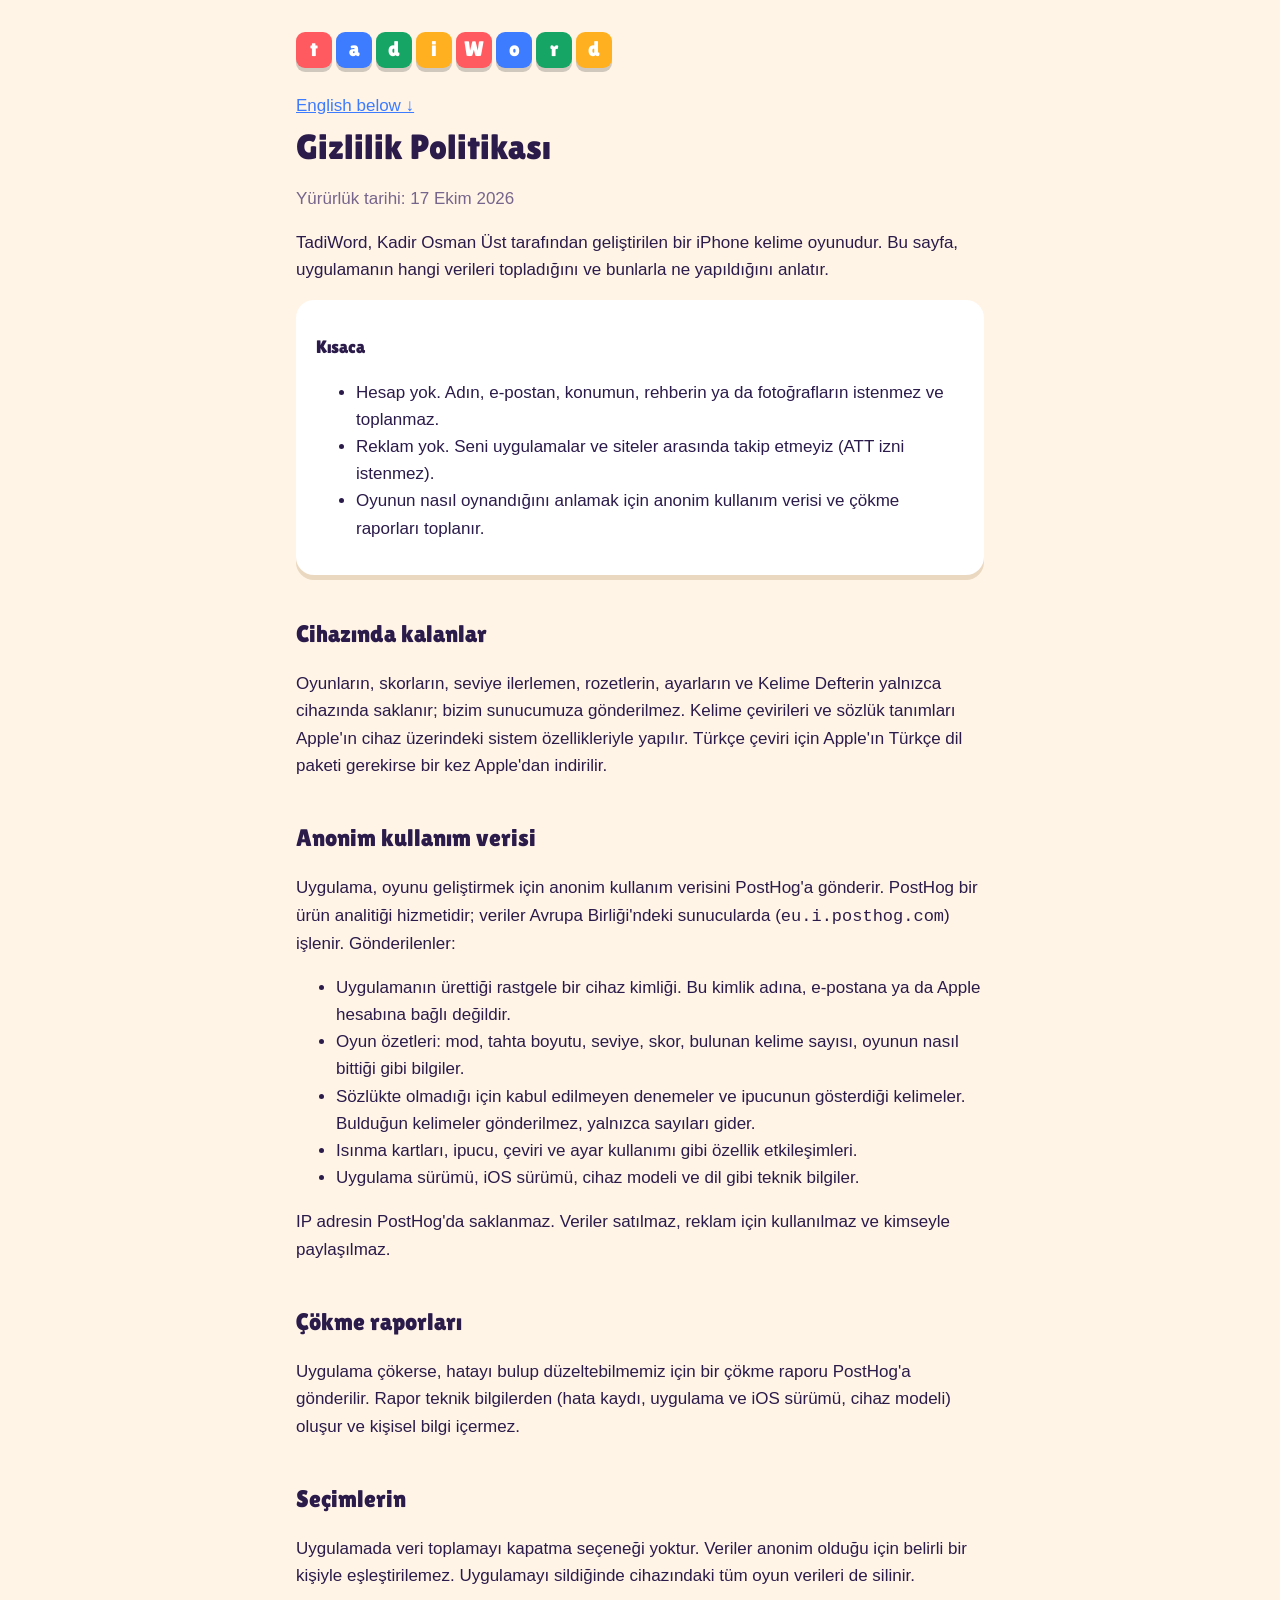
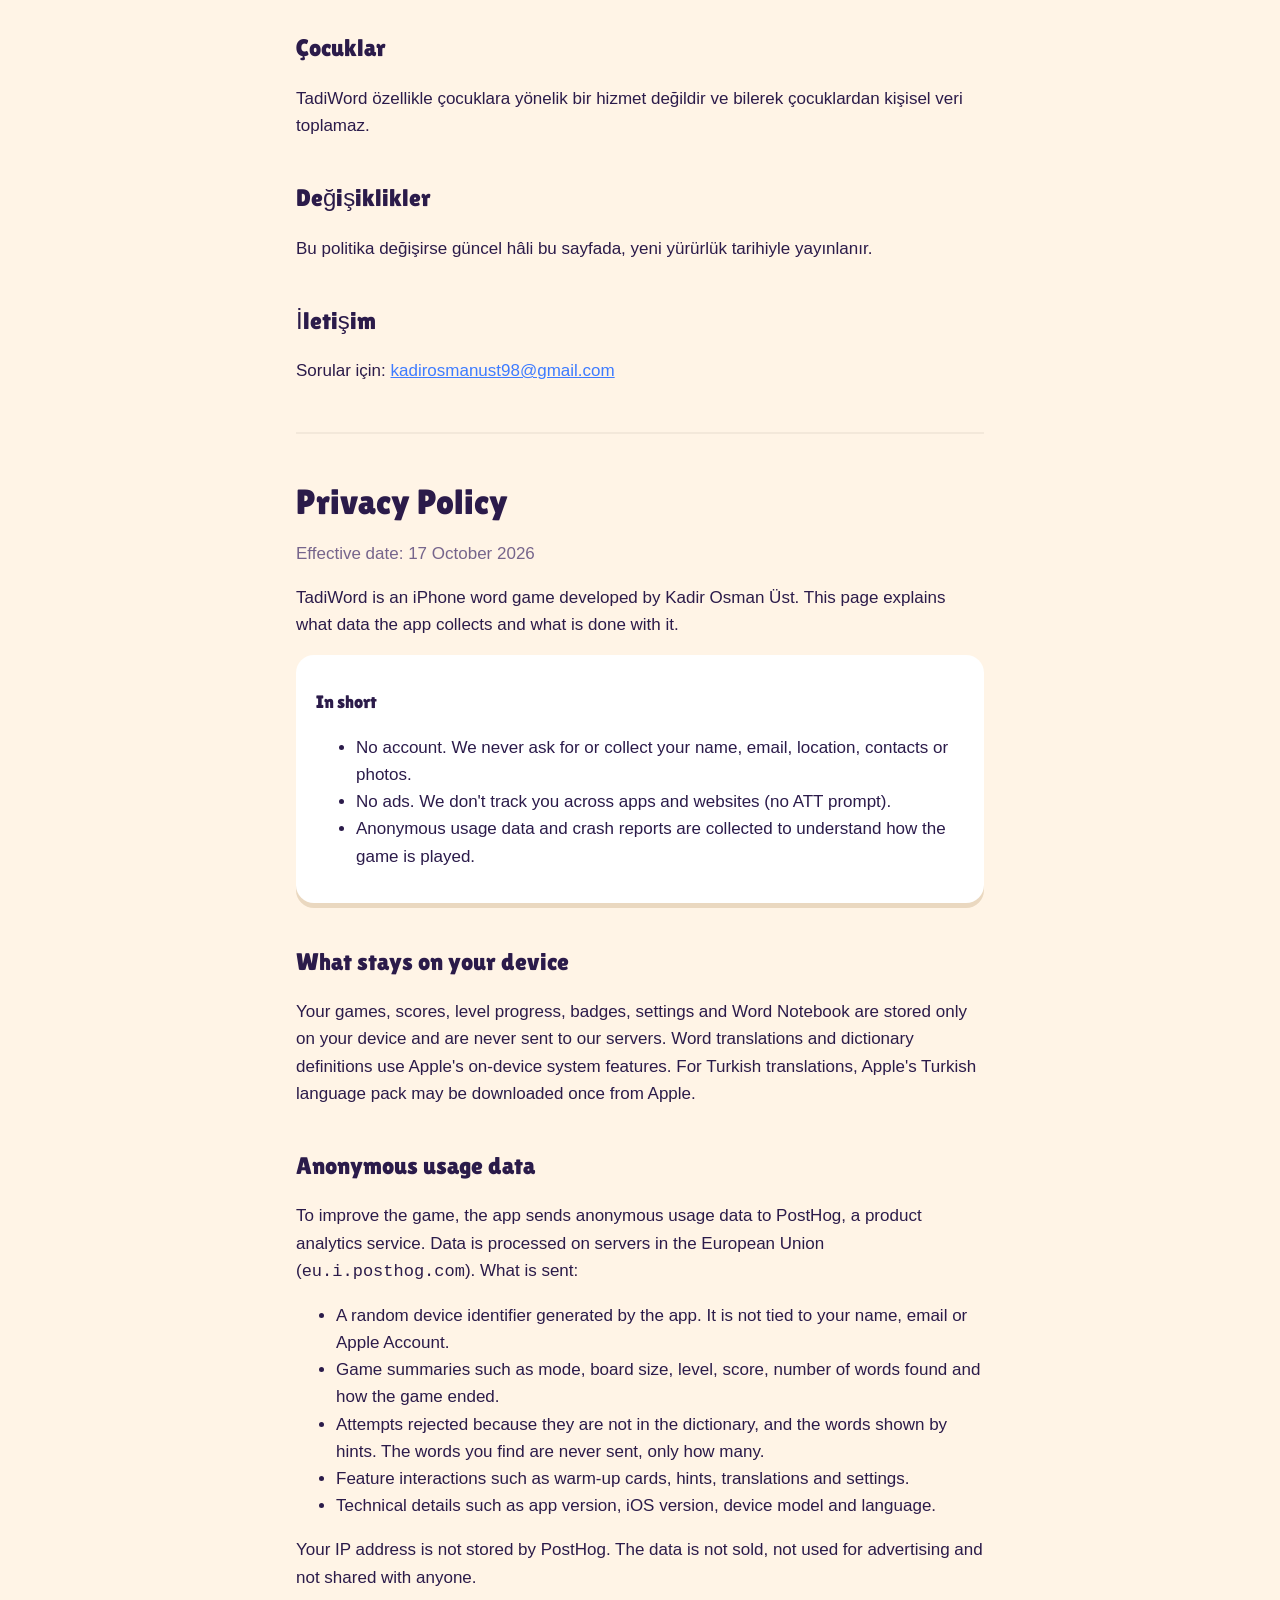
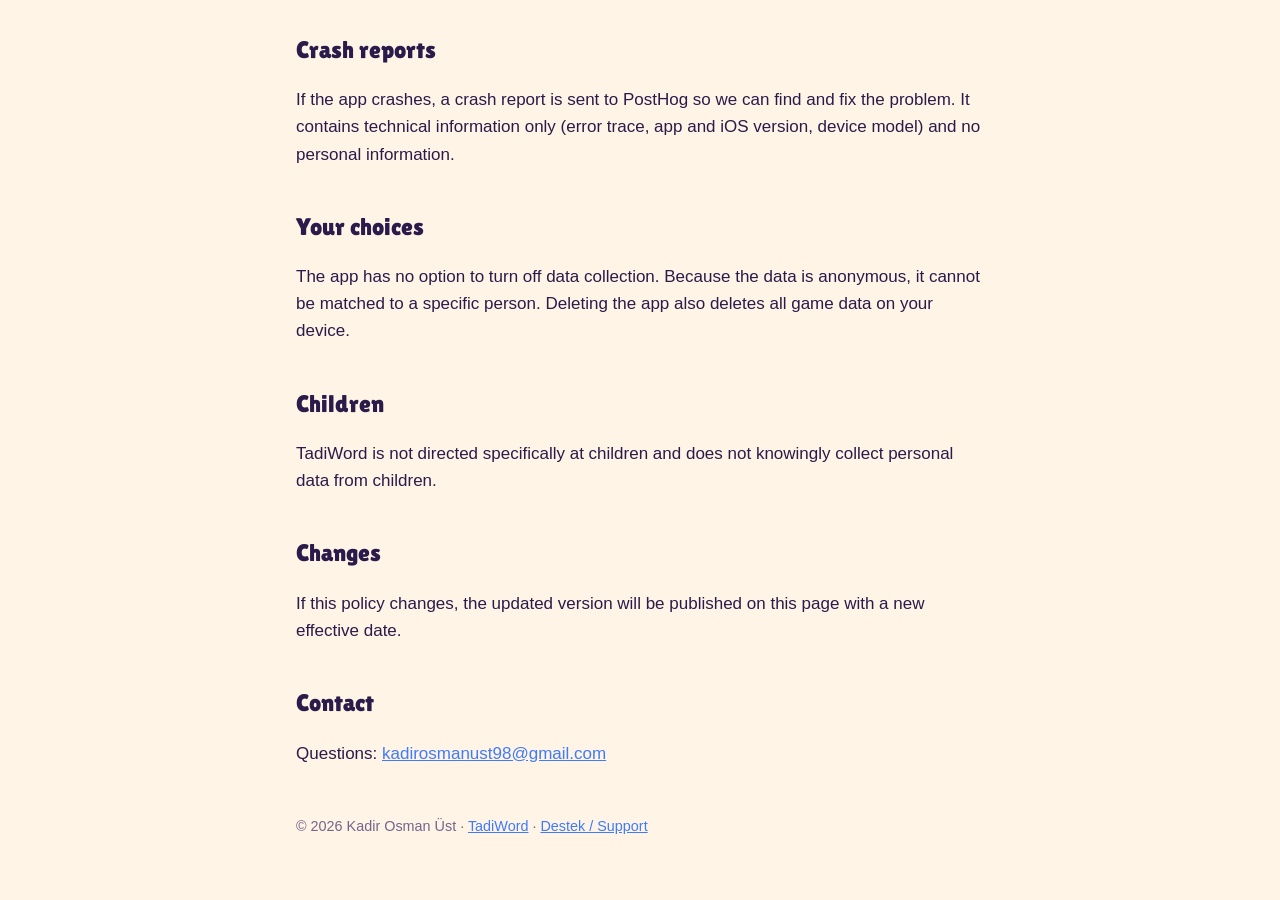
==== privacy/index.html @ 7972ef8e "Privacy and support pages" ====
<!doctype html>
<html lang="tr">
<head>
  <meta charset="utf-8">
  <meta name="viewport" content="width=device-width, initial-scale=1">
  <title>Gizlilik Politikası · TadiWord</title>
  <link rel="stylesheet" href="../assets/style.css">
</head>
<body>
<main>
  <a class="brand" href="../" aria-label="TadiWord"><span>t</span><span>a</span><span>d</span><span>i</span><span>W</span><span>o</span><span>r</span><span>d</span></a>
  <p class="lang-switch"><a href="#en">English below ↓</a></p>

  <h1>Gizlilik Politikası</h1>
  <p class="sub">Yürürlük tarihi: 17 Ekim 2026</p>

  <p>TadiWord, Kadir Osman Üst tarafından geliştirilen bir iPhone kelime oyunudur. Bu sayfa, uygulamanın hangi verileri topladığını ve bunlarla ne yapıldığını anlatır.</p>

  <div class="card">
    <h3>Kısaca</h3>
    <ul>
      <li>Hesap yok. Adın, e-postan, konumun, rehberin ya da fotoğrafların istenmez ve toplanmaz.</li>
      <li>Reklam yok. Seni uygulamalar ve siteler arasında takip etmeyiz (ATT izni istenmez).</li>
      <li>Oyunun nasıl oynandığını anlamak için anonim kullanım verisi ve çökme raporları toplanır.</li>
    </ul>
  </div>

  <h2>Cihazında kalanlar</h2>
  <p>Oyunların, skorların, seviye ilerlemen, rozetlerin, ayarların ve Kelime Defterin yalnızca cihazında saklanır; bizim sunucumuza gönderilmez. Kelime çevirileri ve sözlük tanımları Apple'ın cihaz üzerindeki sistem özellikleriyle yapılır. Türkçe çeviri için Apple'ın Türkçe dil paketi gerekirse bir kez Apple'dan indirilir.</p>

  <h2>Anonim kullanım verisi</h2>
  <p>Uygulama, oyunu geliştirmek için anonim kullanım verisini PostHog'a gönderir. PostHog bir ürün analitiği hizmetidir; veriler Avrupa Birliği'ndeki sunucularda (<code>eu.i.posthog.com</code>) işlenir. Gönderilenler:</p>
  <ul>
    <li>Uygulamanın ürettiği rastgele bir cihaz kimliği. Bu kimlik adına, e-postana ya da Apple hesabına bağlı değildir.</li>
    <li>Oyun özetleri: mod, tahta boyutu, seviye, skor, bulunan kelime sayısı, oyunun nasıl bittiği gibi bilgiler.</li>
    <li>Sözlükte olmadığı için kabul edilmeyen denemeler ve ipucunun gösterdiği kelimeler. Bulduğun kelimeler gönderilmez, yalnızca sayıları gider.</li>
    <li>Isınma kartları, ipucu, çeviri ve ayar kullanımı gibi özellik etkileşimleri.</li>
    <li>Uygulama sürümü, iOS sürümü, cihaz modeli ve dil gibi teknik bilgiler.</li>
  </ul>
  <p>IP adresin PostHog'da saklanmaz. Veriler satılmaz, reklam için kullanılmaz ve kimseyle paylaşılmaz.</p>

  <h2>Çökme raporları</h2>
  <p>Uygulama çökerse, hatayı bulup düzeltebilmemiz için bir çökme raporu PostHog'a gönderilir. Rapor teknik bilgilerden (hata kaydı, uygulama ve iOS sürümü, cihaz modeli) oluşur ve kişisel bilgi içermez.</p>

  <h2>Seçimlerin</h2>
  <p>Uygulamada veri toplamayı kapatma seçeneği yoktur. Veriler anonim olduğu için belirli bir kişiyle eşleştirilemez. Uygulamayı sildiğinde cihazındaki tüm oyun verileri de silinir.</p>

  <h2>Çocuklar</h2>
  <p>TadiWord özellikle çocuklara yönelik bir hizmet değildir ve bilerek çocuklardan kişisel veri toplamaz.</p>

  <h2>Değişiklikler</h2>
  <p>Bu politika değişirse güncel hâli bu sayfada, yeni yürürlük tarihiyle yayınlanır.</p>

  <h2>İletişim</h2>
  <p>Sorular için: <a href="mailto:kadirosmanust98@gmail.com">kadirosmanust98@gmail.com</a></p>

  <hr>

  <section id="en" lang="en">
    <h1>Privacy Policy</h1>
    <p class="sub">Effective date: 17 October 2026</p>

    <p>TadiWord is an iPhone word game developed by Kadir Osman Üst. This page explains what data the app collects and what is done with it.</p>

    <div class="card">
      <h3>In short</h3>
      <ul>
        <li>No account. We never ask for or collect your name, email, location, contacts or photos.</li>
        <li>No ads. We don't track you across apps and websites (no ATT prompt).</li>
        <li>Anonymous usage data and crash reports are collected to understand how the game is played.</li>
      </ul>
    </div>

    <h2>What stays on your device</h2>
    <p>Your games, scores, level progress, badges, settings and Word Notebook are stored only on your device and are never sent to our servers. Word translations and dictionary definitions use Apple's on-device system features. For Turkish translations, Apple's Turkish language pack may be downloaded once from Apple.</p>

    <h2>Anonymous usage data</h2>
    <p>To improve the game, the app sends anonymous usage data to PostHog, a product analytics service. Data is processed on servers in the European Union (<code>eu.i.posthog.com</code>). What is sent:</p>
    <ul>
      <li>A random device identifier generated by the app. It is not tied to your name, email or Apple Account.</li>
      <li>Game summaries such as mode, board size, level, score, number of words found and how the game ended.</li>
      <li>Attempts rejected because they are not in the dictionary, and the words shown by hints. The words you find are never sent, only how many.</li>
      <li>Feature interactions such as warm-up cards, hints, translations and settings.</li>
      <li>Technical details such as app version, iOS version, device model and language.</li>
    </ul>
    <p>Your IP address is not stored by PostHog. The data is not sold, not used for advertising and not shared with anyone.</p>

    <h2>Crash reports</h2>
    <p>If the app crashes, a crash report is sent to PostHog so we can find and fix the problem. It contains technical information only (error trace, app and iOS version, device model) and no personal information.</p>

    <h2>Your choices</h2>
    <p>The app has no option to turn off data collection. Because the data is anonymous, it cannot be matched to a specific person. Deleting the app also deletes all game data on your device.</p>

    <h2>Children</h2>
    <p>TadiWord is not directed specifically at children and does not knowingly collect personal data from children.</p>

    <h2>Changes</h2>
    <p>If this policy changes, the updated version will be published on this page with a new effective date.</p>

    <h2>Contact</h2>
    <p>Questions: <a href="mailto:kadirosmanust98@gmail.com">kadirosmanust98@gmail.com</a></p>
  </section>

  <footer>© 2026 Kadir Osman Üst · <a href="../">TadiWord</a> · <a href="../support/">Destek / Support</a></footer>
</main>
</body>
</html>
---- assets/style.css ----
@font-face {
  font-family: "Lilita One";
  src: url("LilitaOne-Regular.ttf") format("truetype");
  font-display: swap;
}

:root {
  --bg: #FFF4E6;
  --ink: #2B1B4A;
  --sub: #76658C;
  --card: #FFFFFF;
  --card-edge: #EAD8C0;
  --coral: #FF5A5F;
  --blue: #3D7BFF;
  --green: #17A566;
  --gold: #FFB020;
}

* { box-sizing: border-box; }

body {
  margin: 0;
  background: var(--bg);
  color: var(--ink);
  font: 17px/1.6 -apple-system, BlinkMacSystemFont, "Segoe UI", Roboto, sans-serif;
}

main {
  max-width: 720px;
  margin: 0 auto;
  padding: 32px 16px 64px;
}

h1, h2, h3, .brand { font-family: "Lilita One", -apple-system, sans-serif; font-weight: 400; }
h1 { font-size: 2.2rem; line-height: 1.15; margin: 0 0 8px; }
h2 { font-size: 1.5rem; margin: 40px 0 8px; }
h3 { font-size: 1.15rem; margin: 24px 0 4px; }
p, li { color: var(--ink); }
.sub { color: var(--sub); }
a { color: var(--blue); }

.brand {
  display: inline-flex;
  gap: 4px;
  margin-bottom: 24px;
  text-decoration: none;
}
.brand span {
  display: inline-grid;
  place-items: center;
  width: 36px;
  height: 36px;
  border-radius: 9px;
  color: #fff;
  font-size: 1.3rem;
  box-shadow: 0 4px 0 rgba(0, 0, 0, .18);
}
.brand span:nth-child(4n+1) { background: var(--coral); }
.brand span:nth-child(4n+2) { background: var(--blue); }
.brand span:nth-child(4n+3) { background: var(--green); }
.brand span:nth-child(4n+4) { background: var(--gold); }

.card {
  background: var(--card);
  border-radius: 18px;
  box-shadow: 0 5px 0 var(--card-edge);
  padding: 8px 20px 16px;
  margin: 16px 0;
}

.lang-switch { margin: 0 0 8px; color: var(--sub); }

nav.links { display: flex; flex-wrap: wrap; gap: 12px; margin-top: 24px; }
nav.links a {
  font-family: "Lilita One", sans-serif;
  text-decoration: none;
  color: #fff;
  background: var(--coral);
  padding: 10px 18px;
  border-radius: 14px;
  box-shadow: 0 4px 0 #D23B41;
}
nav.links a:nth-child(2) { background: var(--blue); box-shadow: 0 4px 0 #2457C8; }

footer { margin-top: 48px; color: var(--sub); font-size: .9rem; }
hr { border: 0; border-top: 2px solid #F3E8DA; margin: 48px 0; }
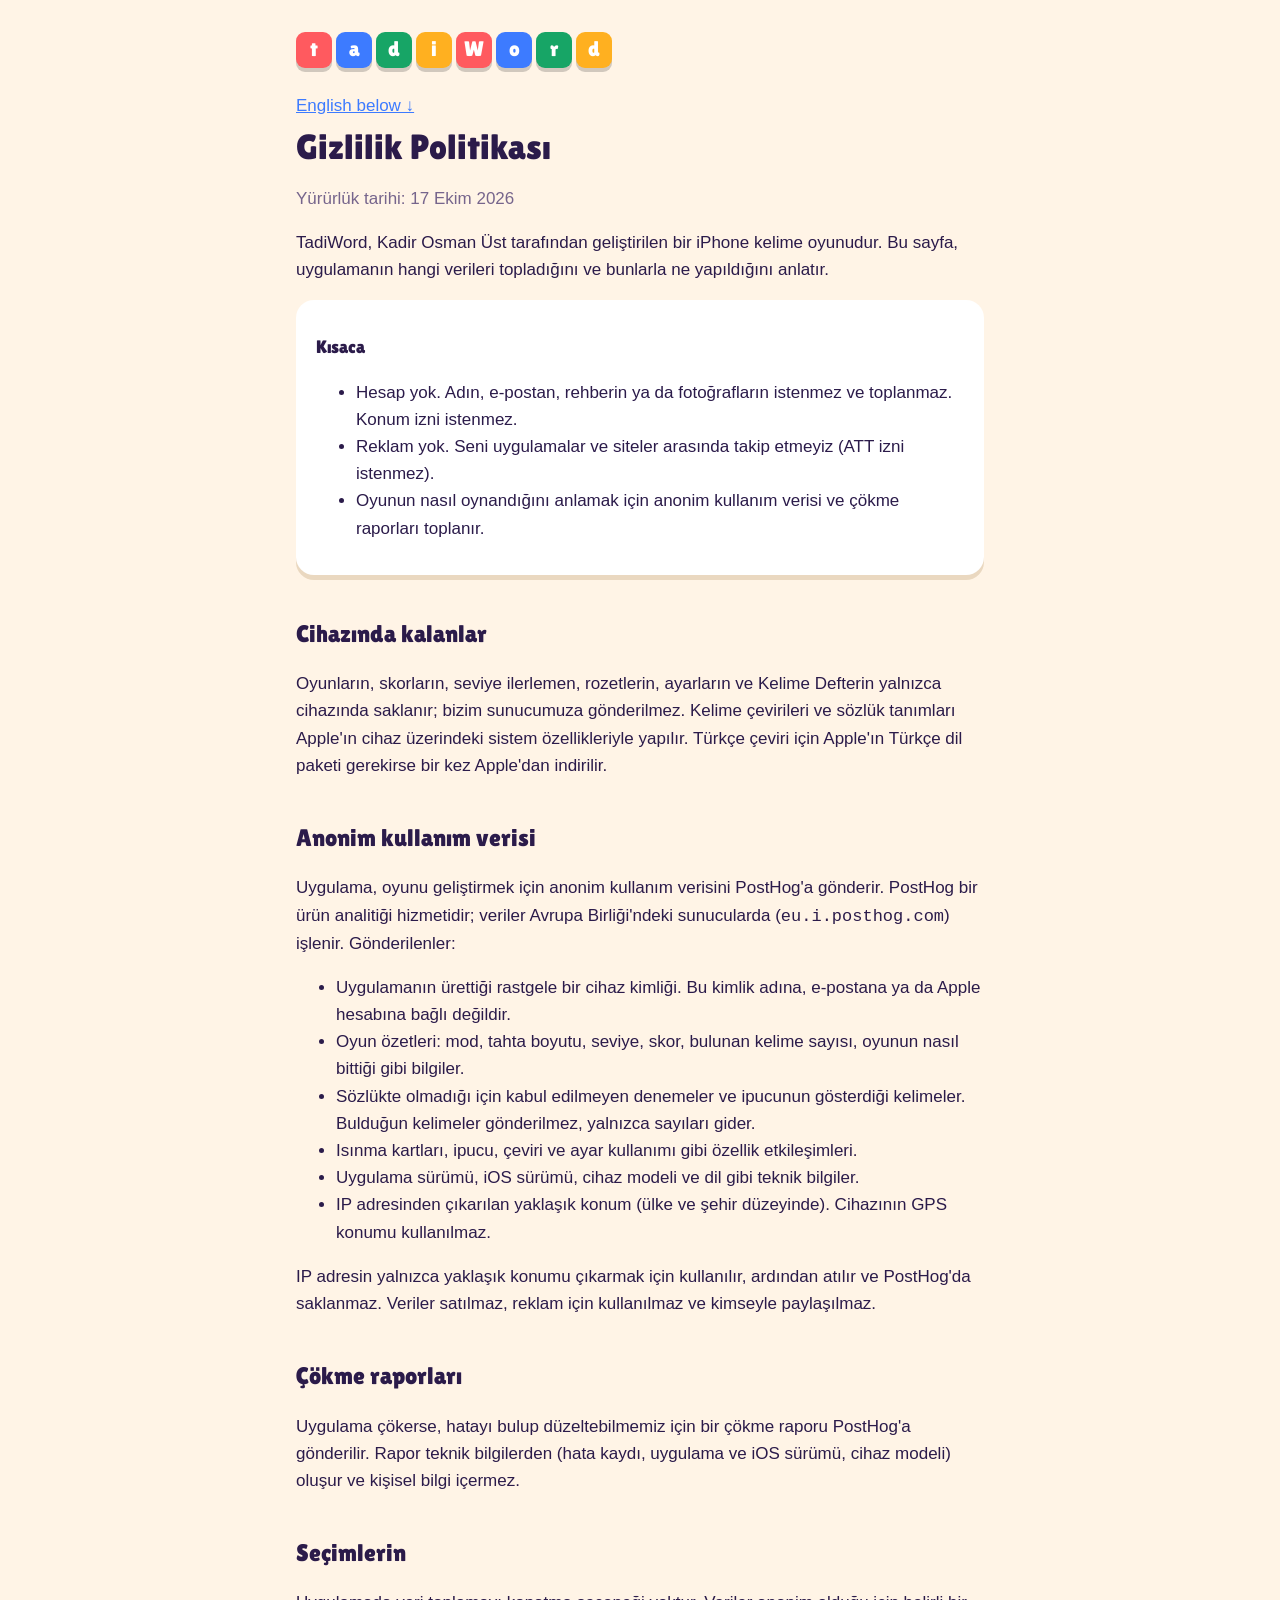
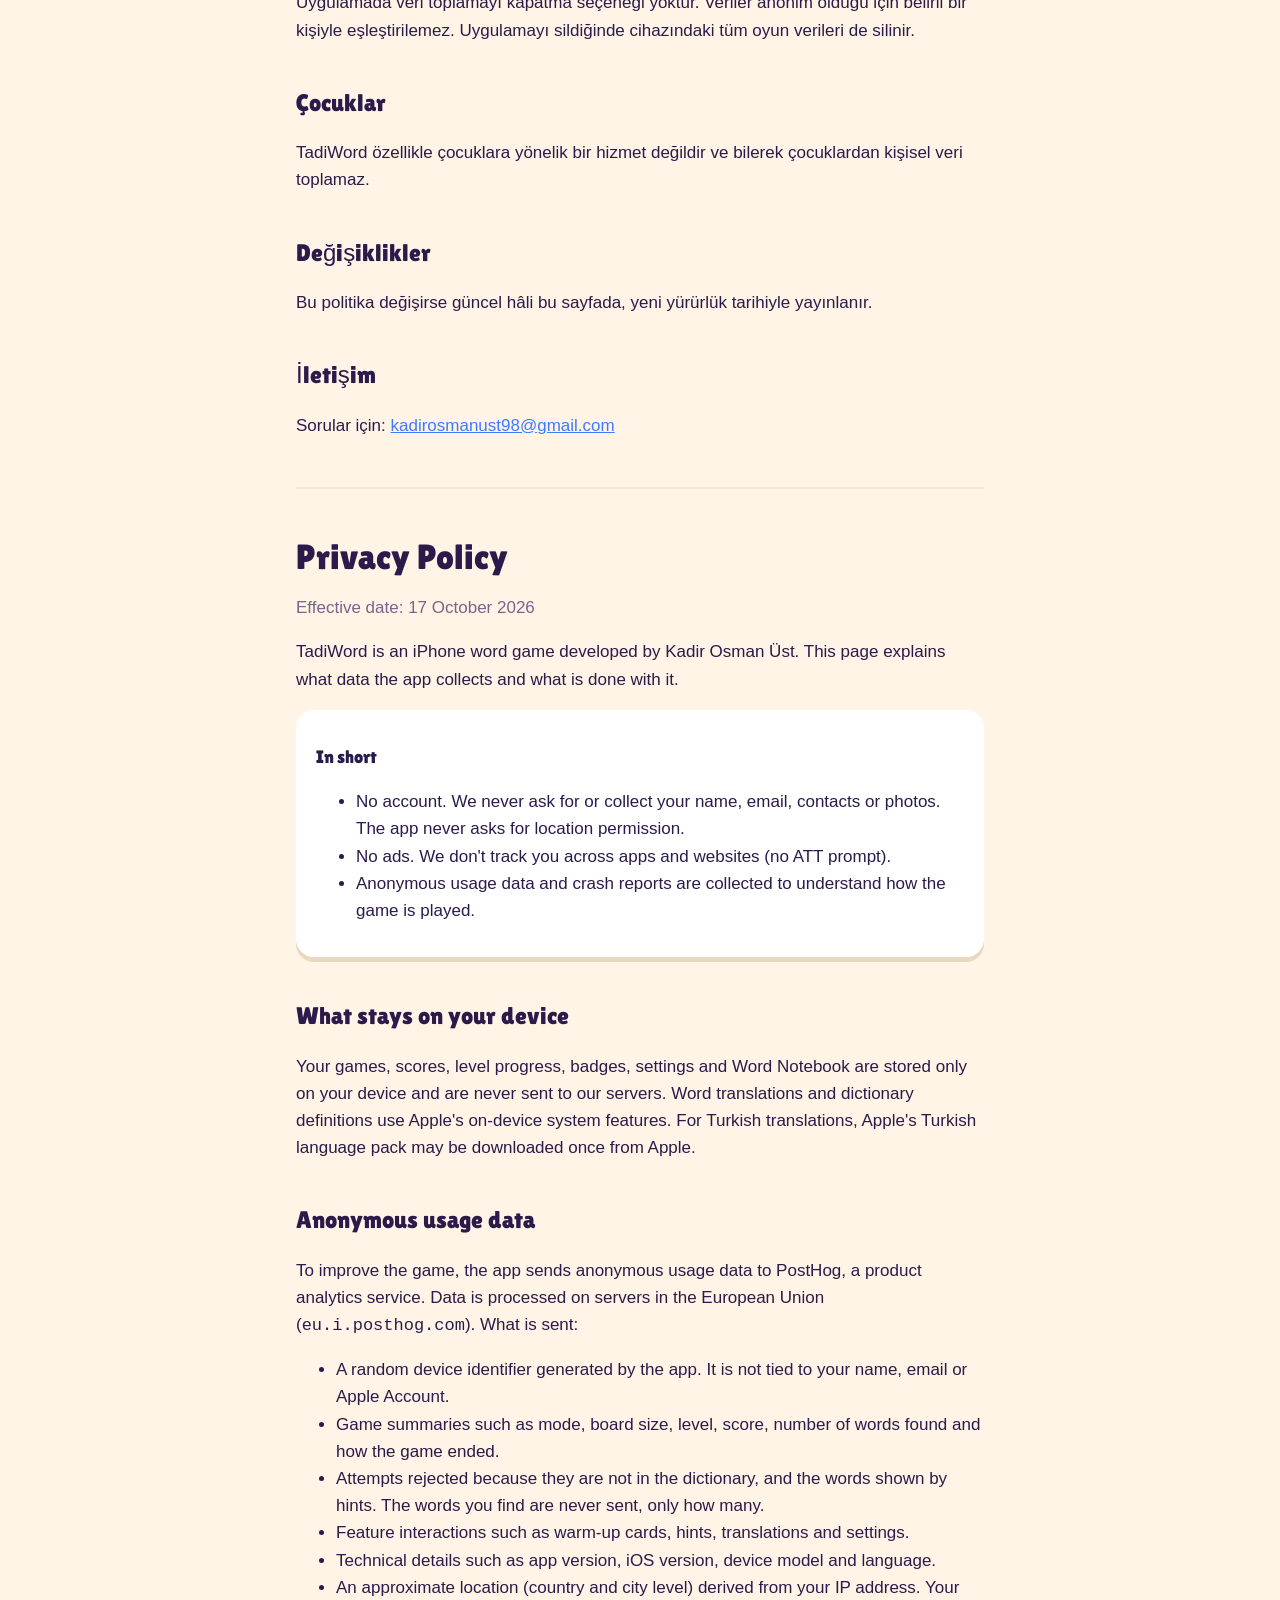
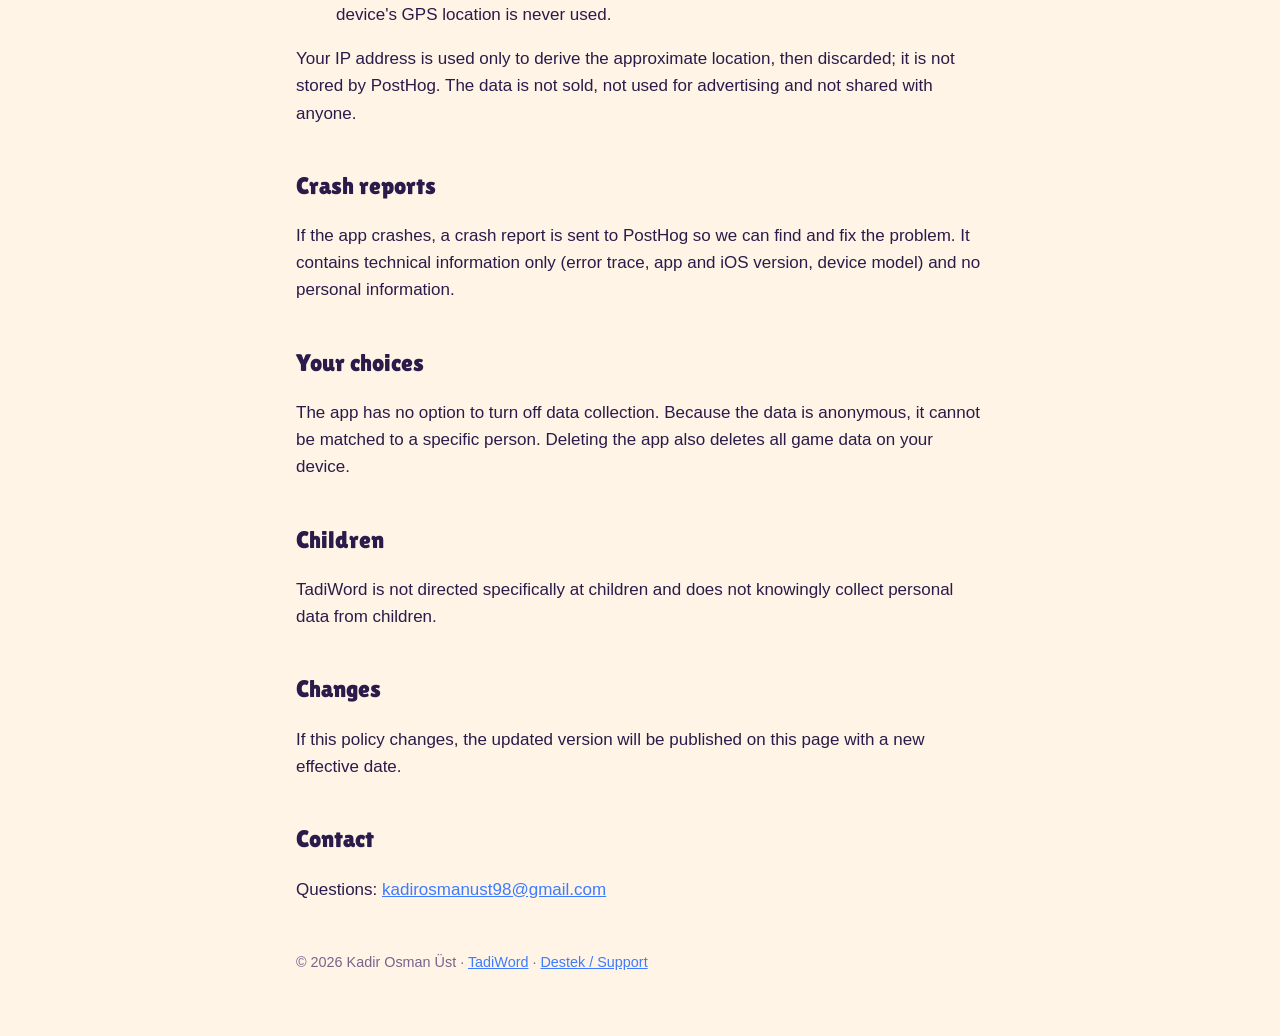
==== commit 54caa468: "Privacy: disclose approximate location from IP (PostHog GeoIP)" ====
--- a/privacy/index.html
+++ b/privacy/index.html
@@ -19,7 +19,7 @@
   <div class="card">
     <h3>Kısaca</h3>
     <ul>
-      <li>Hesap yok. Adın, e-postan, konumun, rehberin ya da fotoğrafların istenmez ve toplanmaz.</li>
+      <li>Hesap yok. Adın, e-postan, rehberin ya da fotoğrafların istenmez ve toplanmaz. Konum izni istenmez.</li>
       <li>Reklam yok. Seni uygulamalar ve siteler arasında takip etmeyiz (ATT izni istenmez).</li>
       <li>Oyunun nasıl oynandığını anlamak için anonim kullanım verisi ve çökme raporları toplanır.</li>
     </ul>
@@ -36,8 +36,9 @@
     <li>Sözlükte olmadığı için kabul edilmeyen denemeler ve ipucunun gösterdiği kelimeler. Bulduğun kelimeler gönderilmez, yalnızca sayıları gider.</li>
     <li>Isınma kartları, ipucu, çeviri ve ayar kullanımı gibi özellik etkileşimleri.</li>
     <li>Uygulama sürümü, iOS sürümü, cihaz modeli ve dil gibi teknik bilgiler.</li>
+    <li>IP adresinden çıkarılan yaklaşık konum (ülke ve şehir düzeyinde). Cihazının GPS konumu kullanılmaz.</li>
   </ul>
-  <p>IP adresin PostHog'da saklanmaz. Veriler satılmaz, reklam için kullanılmaz ve kimseyle paylaşılmaz.</p>
+  <p>IP adresin yalnızca yaklaşık konumu çıkarmak için kullanılır, ardından atılır ve PostHog'da saklanmaz. Veriler satılmaz, reklam için kullanılmaz ve kimseyle paylaşılmaz.</p>
 
   <h2>Çökme raporları</h2>
   <p>Uygulama çökerse, hatayı bulup düzeltebilmemiz için bir çökme raporu PostHog'a gönderilir. Rapor teknik bilgilerden (hata kaydı, uygulama ve iOS sürümü, cihaz modeli) oluşur ve kişisel bilgi içermez.</p>
@@ -65,7 +66,7 @@
     <div class="card">
       <h3>In short</h3>
       <ul>
-        <li>No account. We never ask for or collect your name, email, location, contacts or photos.</li>
+        <li>No account. We never ask for or collect your name, email, contacts or photos. The app never asks for location permission.</li>
         <li>No ads. We don't track you across apps and websites (no ATT prompt).</li>
         <li>Anonymous usage data and crash reports are collected to understand how the game is played.</li>
       </ul>
@@ -82,8 +83,9 @@
       <li>Attempts rejected because they are not in the dictionary, and the words shown by hints. The words you find are never sent, only how many.</li>
       <li>Feature interactions such as warm-up cards, hints, translations and settings.</li>
       <li>Technical details such as app version, iOS version, device model and language.</li>
+      <li>An approximate location (country and city level) derived from your IP address. Your device's GPS location is never used.</li>
     </ul>
-    <p>Your IP address is not stored by PostHog. The data is not sold, not used for advertising and not shared with anyone.</p>
+    <p>Your IP address is used only to derive the approximate location, then discarded; it is not stored by PostHog. The data is not sold, not used for advertising and not shared with anyone.</p>
 
     <h2>Crash reports</h2>
     <p>If the app crashes, a crash report is sent to PostHog so we can find and fix the problem. It contains technical information only (error trace, app and iOS version, device model) and no personal information.</p>
